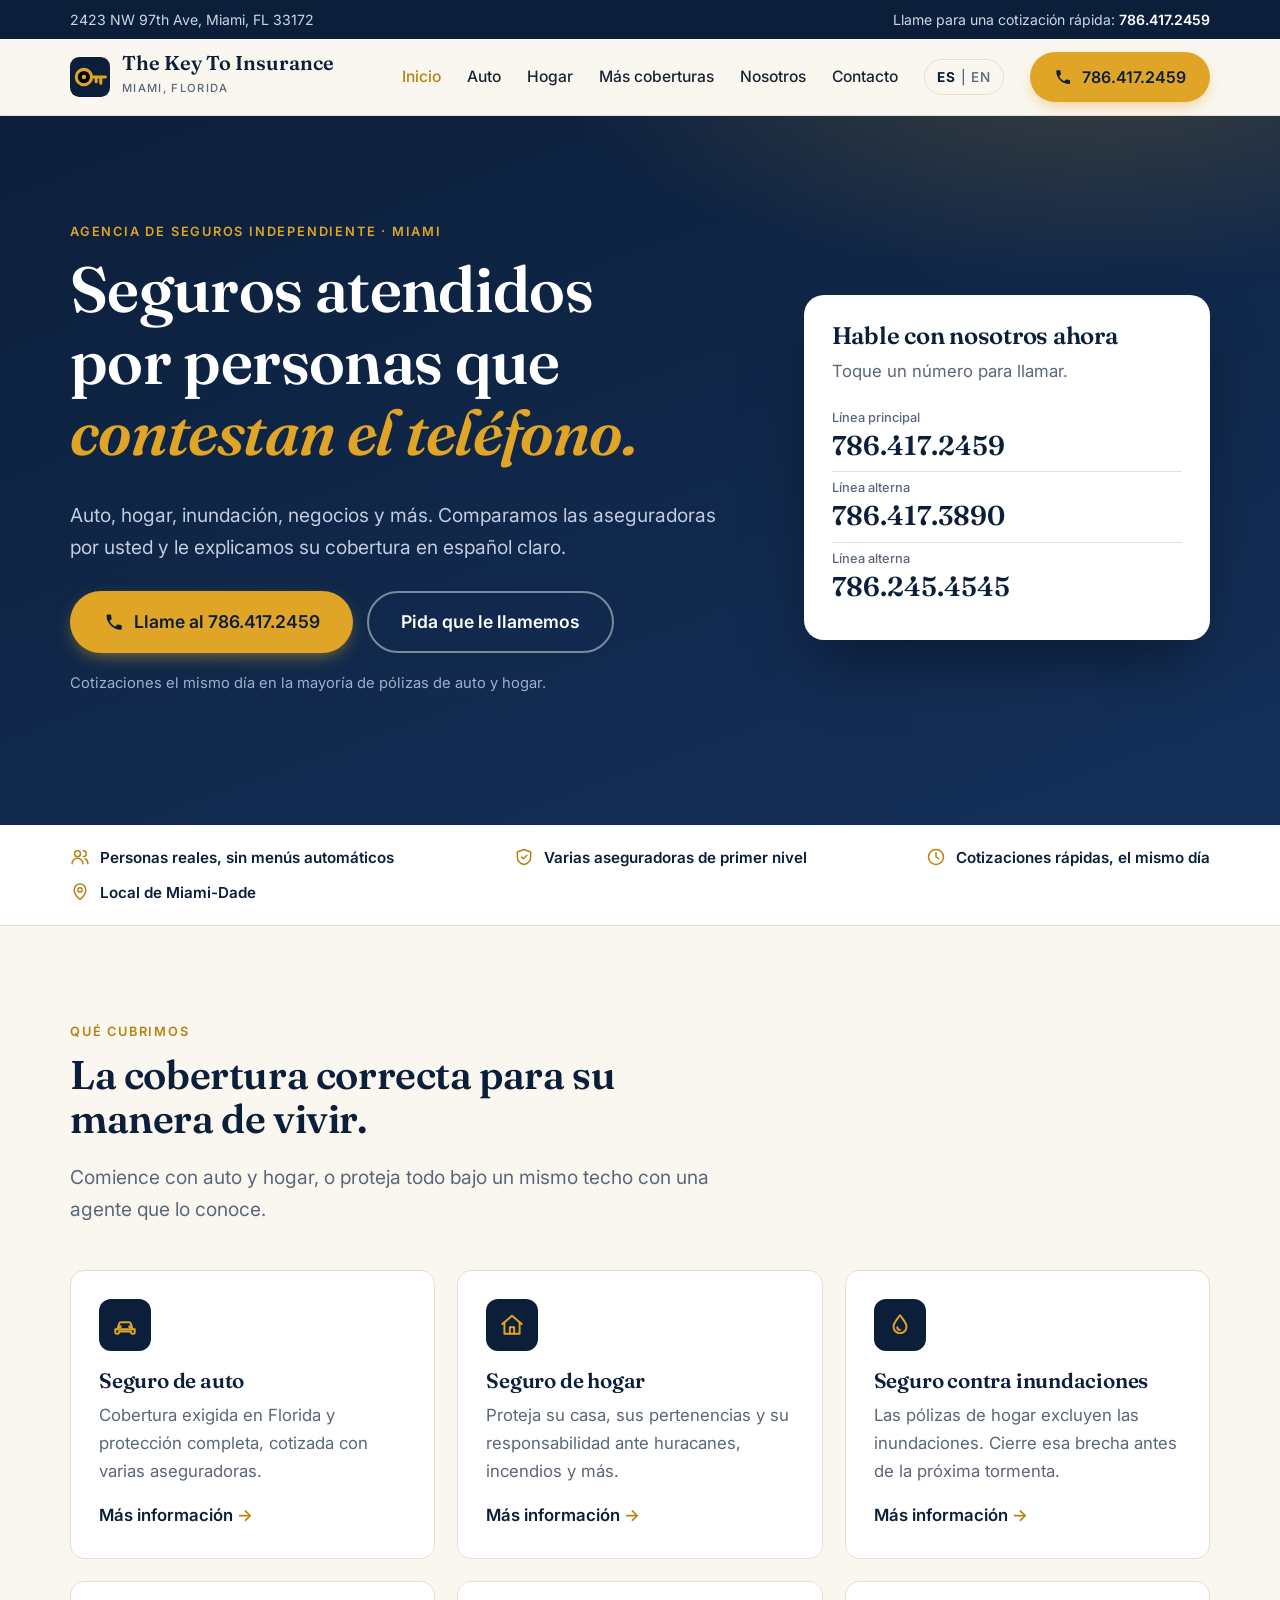
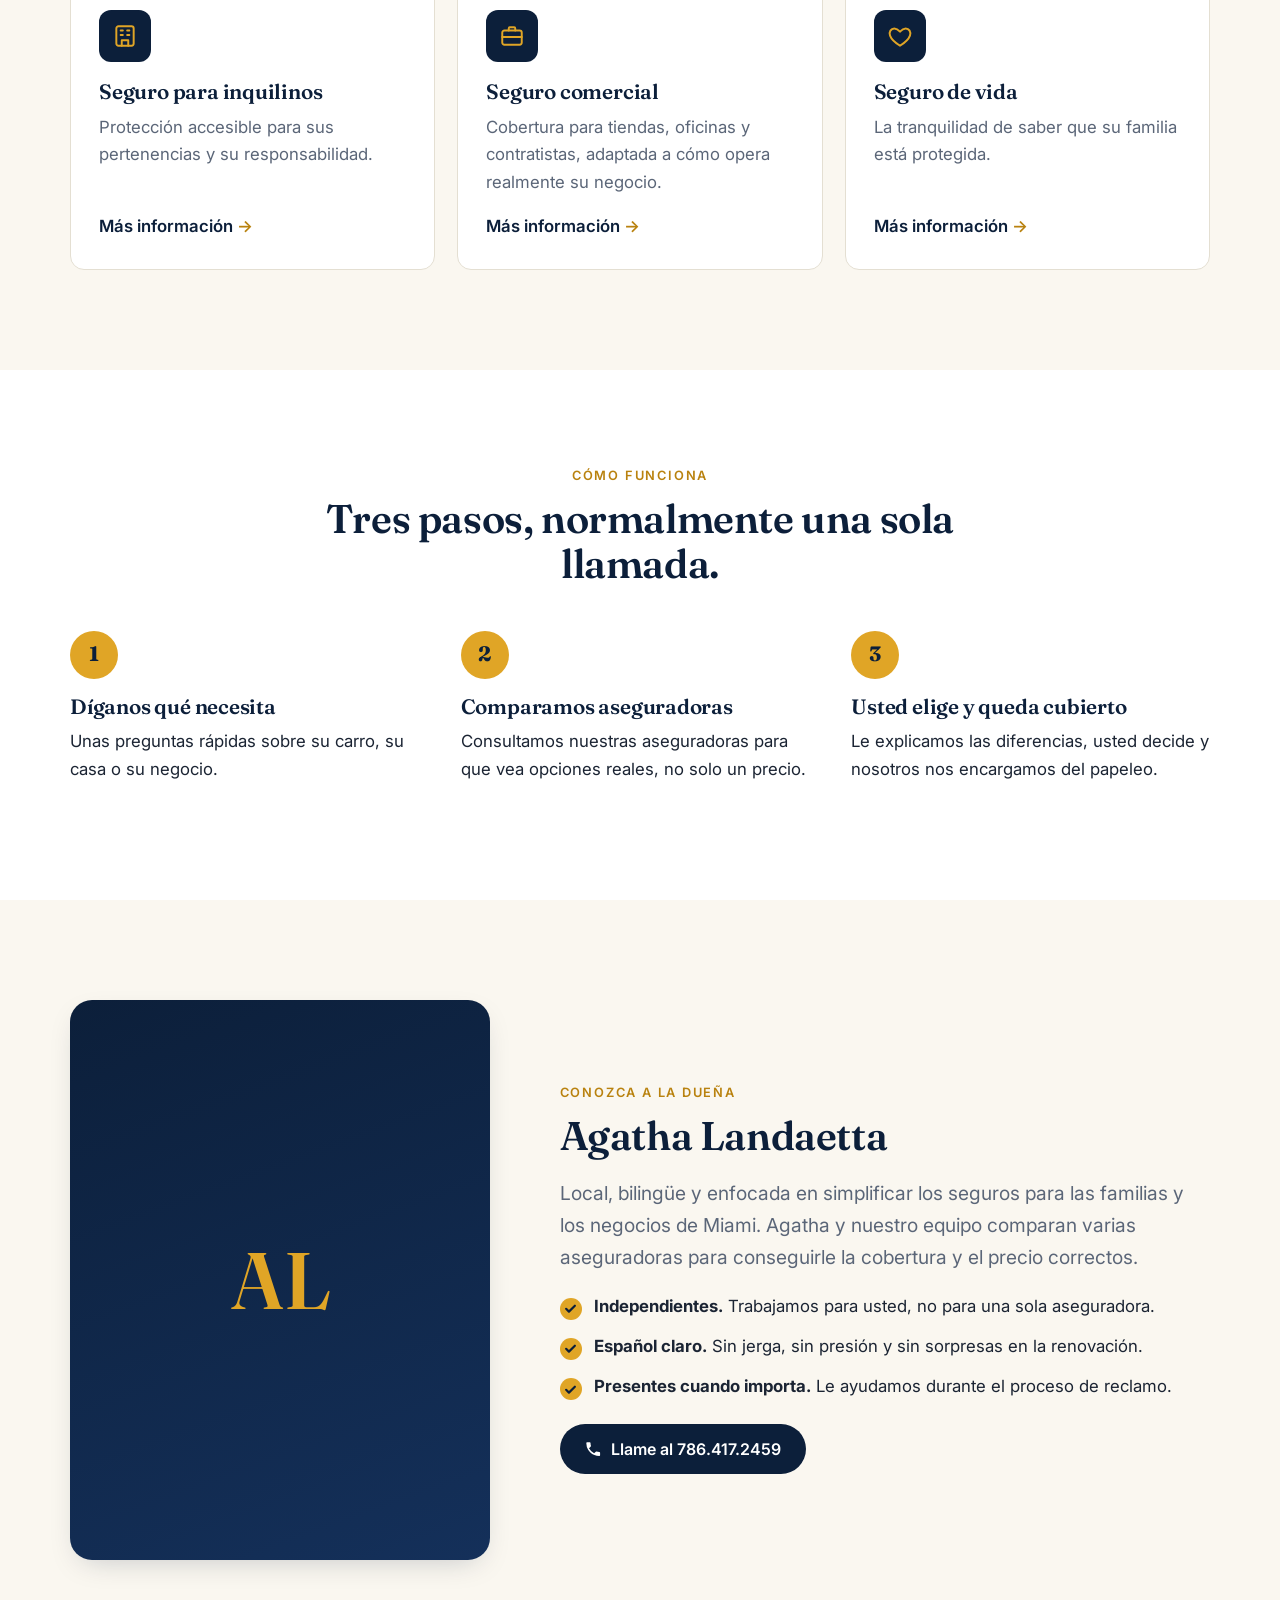
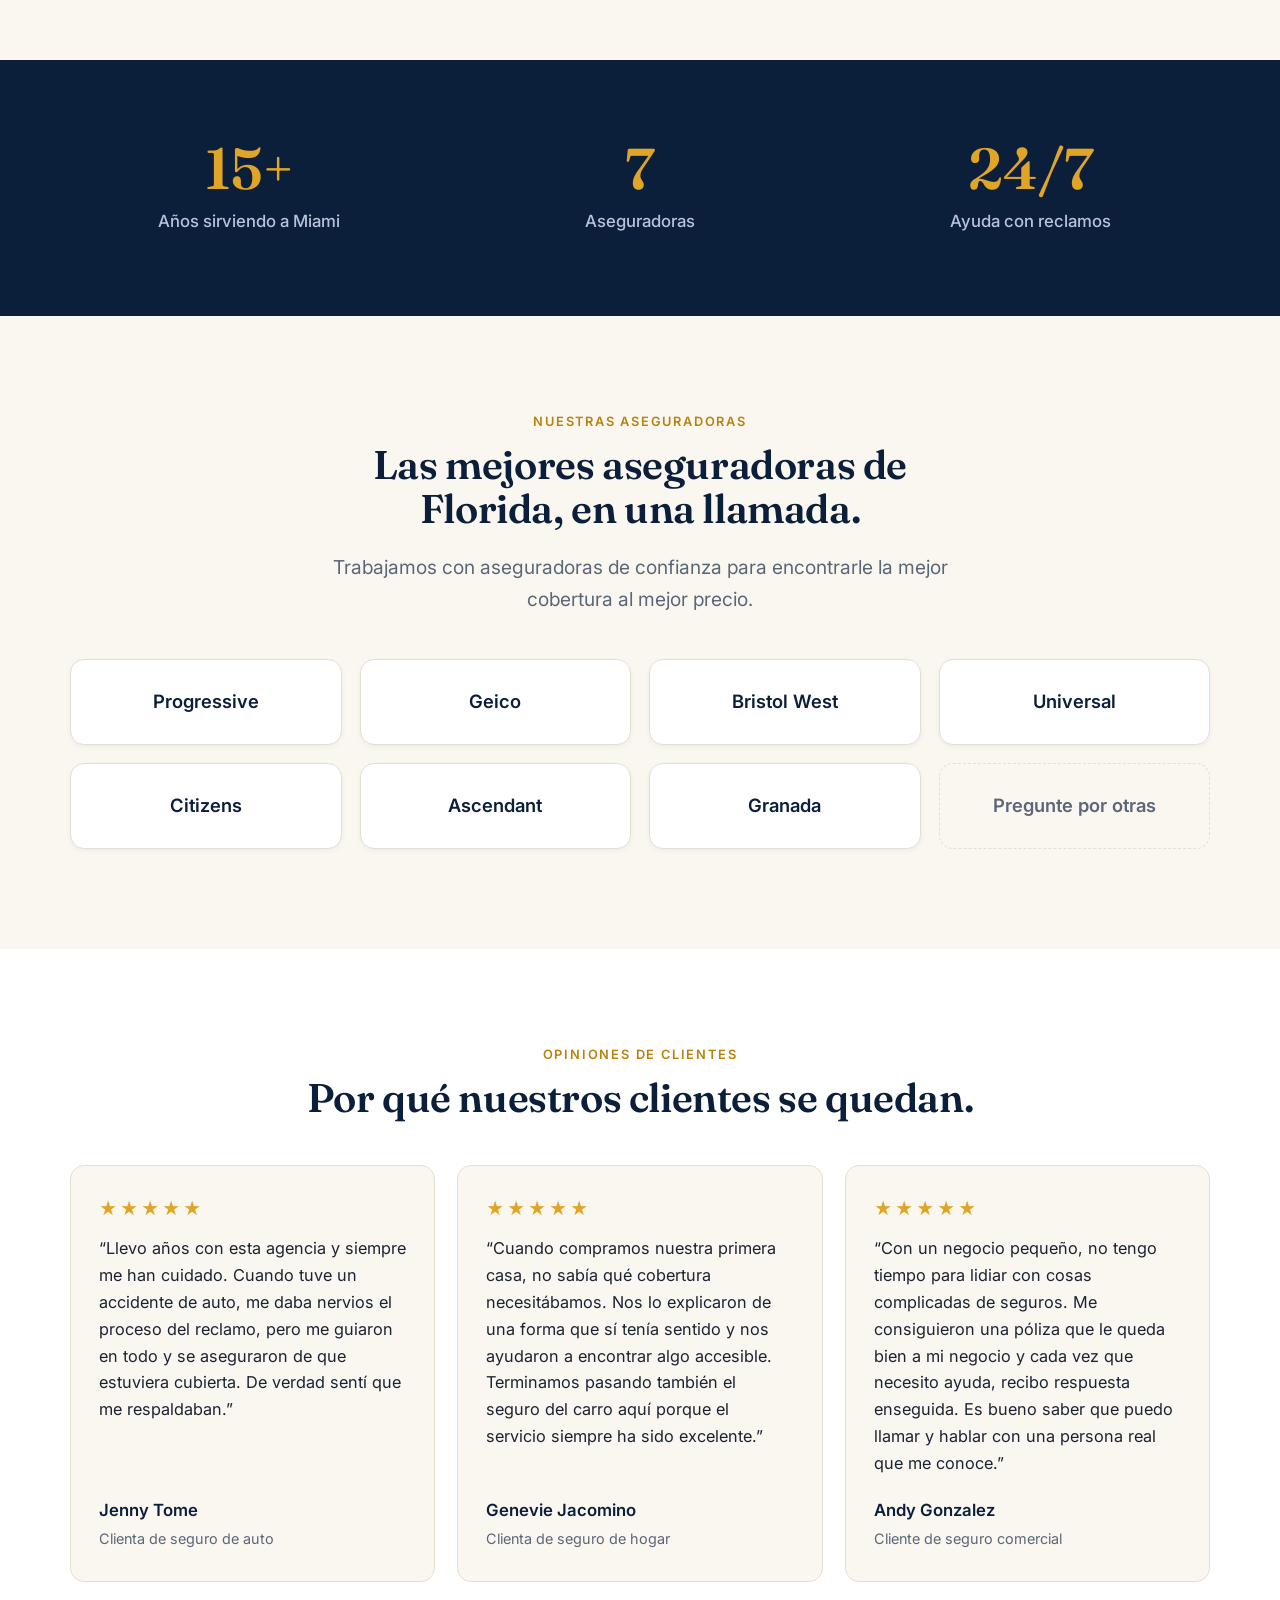
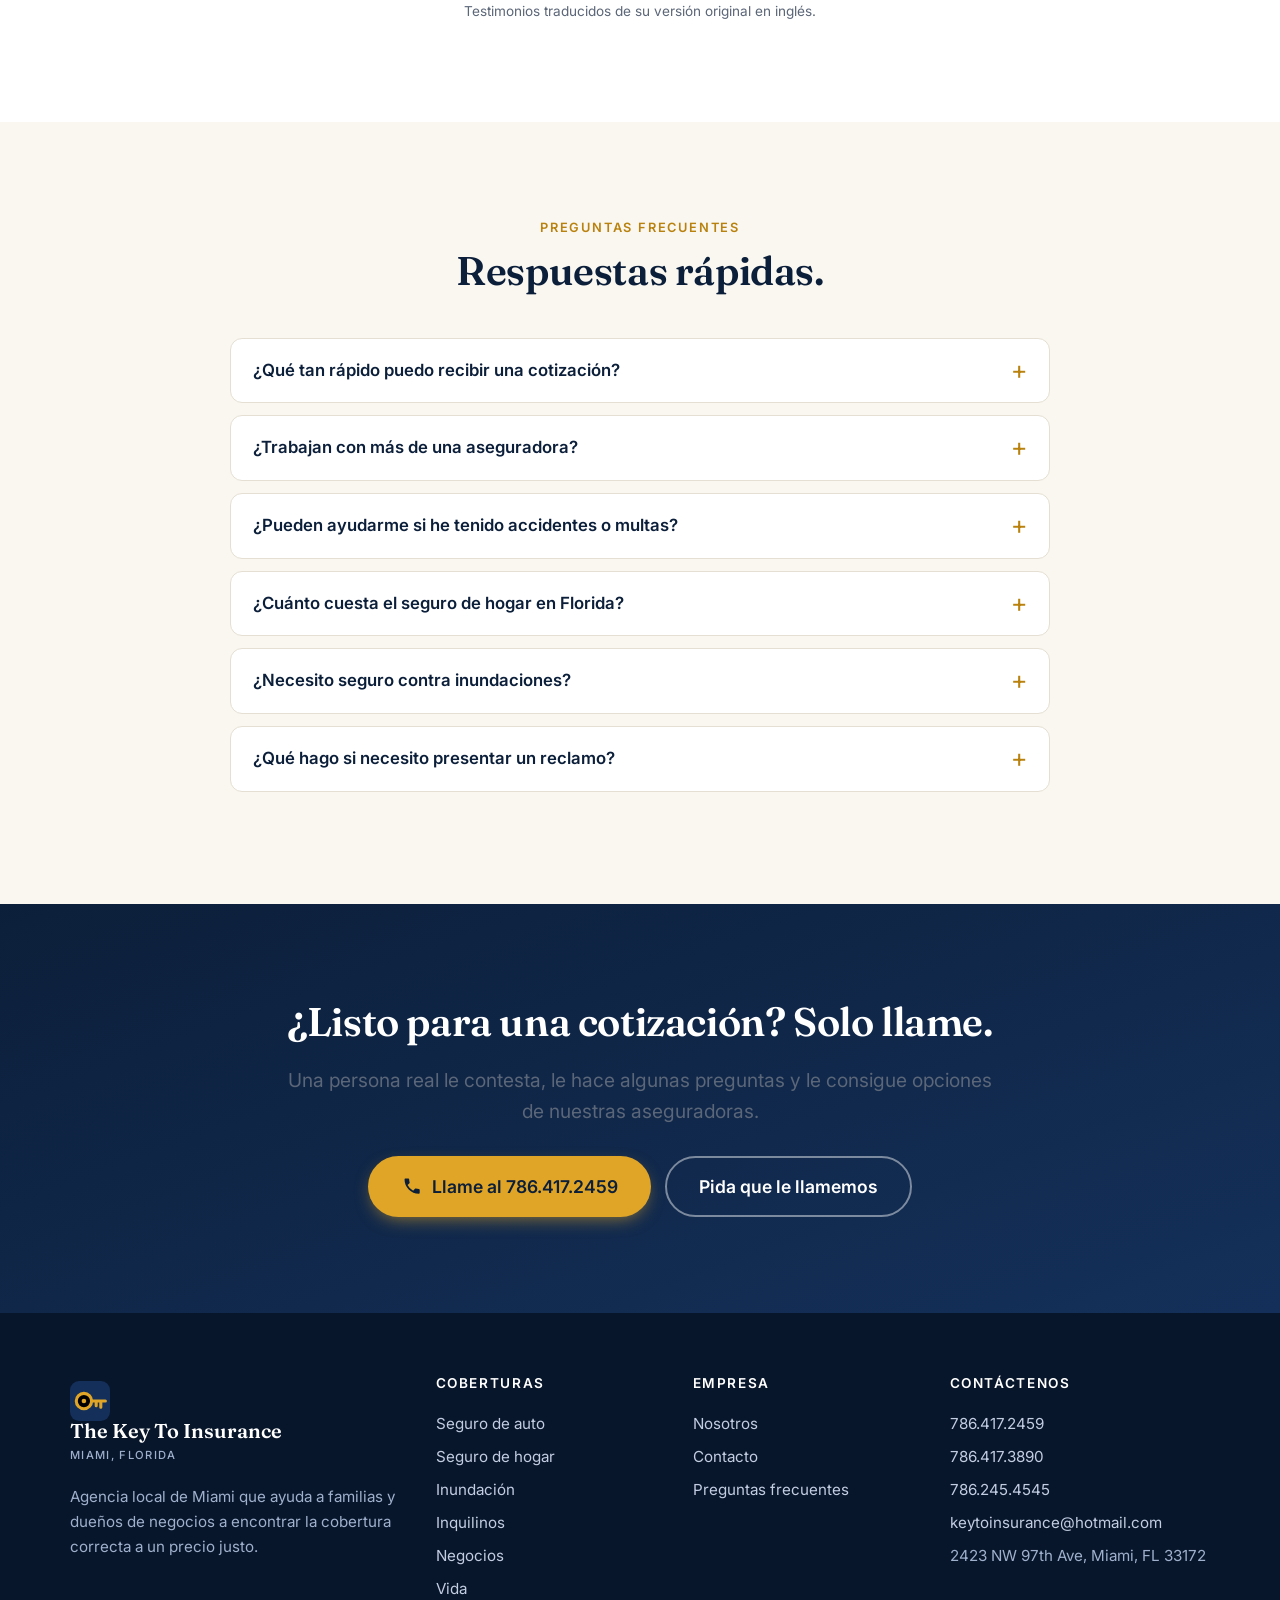
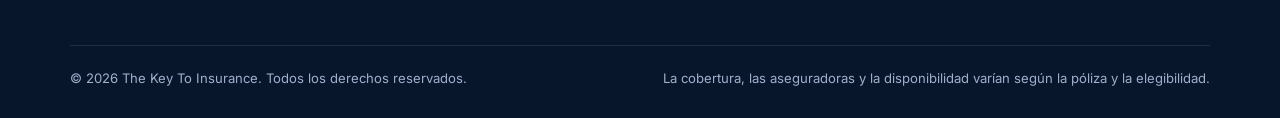
==== site/es/index.html @ 810135cc "Initial bilingual site for The Key To Insurance Co-Authored-By: Claude Sonnet 5.5 <noreply@anthropic" ====
<!DOCTYPE html>
<html lang="es">
<head>
<meta charset="utf-8">
<meta name="viewport" content="width=device-width, initial-scale=1">
<title>The Key To Insurance | Seguro de auto y hogar en Miami, FL</title>
<meta name="description" content="Agencia de seguros independiente en Miami. Cotizaciones rápidas de auto, hogar, inundación, inquilinos, negocios y vida. Llame al 786.417.2459.">
<link rel="canonical" href="https://www.thekeytoinsurance.com/es/">
<link rel="alternate" hreflang="en" href="https://www.thekeytoinsurance.com/">
<link rel="alternate" hreflang="es" href="https://www.thekeytoinsurance.com/es/">
<link rel="alternate" hreflang="x-default" href="https://www.thekeytoinsurance.com/">
<meta property="og:title" content="The Key To Insurance | Seguro de auto y hogar en Miami, FL">
<meta property="og:description" content="Agencia de seguros independiente en Miami. Cotizaciones rápidas de auto, hogar, inundación, inquilinos, negocios y vida. Llame al 786.417.2459.">
<meta property="og:type" content="website">
<meta property="og:url" content="https://www.thekeytoinsurance.com/es/">
<meta property="og:locale" content="es_US">
<meta name="theme-color" content="#0c1f3a">
<link rel="icon" href="../assets/favicon.svg" type="image/svg+xml">
<link rel="preconnect" href="https://fonts.googleapis.com">
<link rel="preconnect" href="https://fonts.gstatic.com" crossorigin>
<link href="https://fonts.googleapis.com/css2?family=Fraunces:ital,opsz,wght@0,9..144,500;0,9..144,600;1,9..144,500&family=Inter:wght@400;500;600;700&display=swap" rel="stylesheet">
<link rel="stylesheet" href="../assets/styles.css">
<script type="application/ld+json">{"@context":"https://schema.org","@type":"InsuranceAgency","name":"The Key To Insurance","url":"https://www.thekeytoinsurance.com/","telephone":"+1-786-417-2459","email":"keytoinsurance@hotmail.com","knowsLanguage":["en","es"],"address":{"@type":"PostalAddress","streetAddress":"2423 NW 97th Ave","addressLocality":"Miami","addressRegion":"FL","postalCode":"33172","addressCountry":"US"},"areaServed":"Miami-Dade County, FL"}</script>
</head>
<body>
<a class="skip" href="#main">Saltar al contenido</a>
<div class="topbar"><div class="wrap"><span>2423 NW 97th Ave, Miami, FL 33172</span><span>Llame para una cotización rápida: <a href="tel:+17864172459">786.417.2459</a></span></div></div>
<header class="site"><div class="wrap">
  <a class="brand" href="index.html" aria-label="The Key To Insurance, inicio"><svg viewBox="0 0 48 48"><rect width="48" height="48" rx="11" fill="#0c1f3a"/><g transform="translate(2 2) scale(.92)"><circle cx="16" cy="24" r="10" stroke="#e0a526" stroke-width="4"/><circle cx="16" cy="24" r="3" fill="#e0a526"/><path d="M26 24h18M38 24v8M32 24v6" stroke="#e0a526" stroke-width="4" stroke-linecap="round"/></g></svg><span><b>The Key To Insurance</b><small>Miami, Florida</small></span></a>
  <button class="menu-btn" aria-label="Menu" aria-expanded="false" aria-controls="nav"><svg viewBox="0 0 24 24" fill="none" stroke="currentColor" stroke-width="2" stroke-linecap="round"><path d="M4 7h16M4 12h16M4 17h16"/></svg></button>
  <nav class="main" id="nav" aria-label="Main"><a href="index.html" aria-current="page">Inicio</a><a href="seguro-de-auto.html">Auto</a><a href="seguro-de-hogar.html">Hogar</a><a href="mas-coberturas.html">Más coberturas</a><a href="nosotros.html">Nosotros</a><a href="contacto.html">Contacto</a><a class="lang" href="../index.html" hreflang="en" lang="en" aria-label="View in English"><b>ES</b> | EN</a><a class="btn btn-gold" href="tel:+17864172459"><svg viewBox="0 0 24 24" fill="currentColor" aria-hidden="true"><path d="M6.6 10.8a15 15 0 0 0 6.6 6.6l2.2-2.2a1 1 0 0 1 1-.25 11.4 11.4 0 0 0 3.6.57 1 1 0 0 1 1 1V20a1 1 0 0 1-1 1A17 17 0 0 1 3 4a1 1 0 0 1 1-1h3.5a1 1 0 0 1 1 1c0 1.25.2 2.45.57 3.6a1 1 0 0 1-.25 1z"/></svg>786.417.2459</a></nav>
</div></header>
<main id="main">

<section class="hero"><div class="wrap hero-grid">
  <div>
    <span class="eyebrow" style="color:var(--gold)">Agencia de seguros independiente · Miami</span>
    <h1>Seguros atendidos por personas que <em>contestan el teléfono.</em></h1>
    <p class="lede">Auto, hogar, inundación, negocios y más. Comparamos las aseguradoras por usted y le explicamos su cobertura en español claro.</p>
    <div class="hero-actions"><a class="btn btn-gold btn-lg" href="tel:+17864172459"><svg viewBox="0 0 24 24" fill="currentColor" aria-hidden="true"><path d="M6.6 10.8a15 15 0 0 0 6.6 6.6l2.2-2.2a1 1 0 0 1 1-.25 11.4 11.4 0 0 0 3.6.57 1 1 0 0 1 1 1V20a1 1 0 0 1-1 1A17 17 0 0 1 3 4a1 1 0 0 1 1-1h3.5a1 1 0 0 1 1 1c0 1.25.2 2.45.57 3.6a1 1 0 0 1-.25 1z"/></svg>Llame al 786.417.2459</a><a class="btn btn-ghost btn-lg" href="contacto.html#quote">Pida que le llamemos</a></div>
    <p class="hero-note">Cotizaciones el mismo día en la mayoría de pólizas de auto y hogar.</p>
  </div>
  <aside class="callcard" aria-label="Teléfonos">
    <h2>Hable con nosotros ahora</h2><p style="color:var(--muted)">Toque un número para llamar.</p>
    <a class="num" href="tel:+17864172459"><small>Línea principal</small>786.417.2459</a><a class="num" href="tel:+17864173890"><small>Línea alterna</small>786.417.3890</a><a class="num" href="tel:+17862454545"><small>Línea alterna</small>786.245.4545</a>
  </aside>
</div></section>

<div class="trust"><div class="wrap"><ul>
  <li><svg viewBox="0 0 24 24" fill="none" stroke="currentColor" stroke-width="1.8" stroke-linecap="round" stroke-linejoin="round" aria-hidden="true"><circle cx="9" cy="8" r="3.500"/><path d="M2.500 20a6.500 6.500 0 0 1 13 0"/><path d="M16 4.500a3.500 3.500 0 0 1 0 7M18 14a6.500 6.500 0 0 1 3.500 6"/></svg>Personas reales, sin menús automáticos</li>
  <li><svg viewBox="0 0 24 24" fill="none" stroke="currentColor" stroke-width="1.8" stroke-linecap="round" stroke-linejoin="round" aria-hidden="true"><path d="M12 3l8 3v6c0 4.500-3.300 8-8 9-4.700-1-8-4.500-8-9V6z"/><path d="M9 12l2.200 2.200L15.500 10"/></svg>Varias aseguradoras de primer nivel</li>
  <li><svg viewBox="0 0 24 24" fill="none" stroke="currentColor" stroke-width="1.8" stroke-linecap="round" stroke-linejoin="round" aria-hidden="true"><circle cx="12" cy="12" r="9"/><path d="M12 7v5l3 2"/></svg>Cotizaciones rápidas, el mismo día</li>
  <li><svg viewBox="0 0 24 24" fill="none" stroke="currentColor" stroke-width="1.8" stroke-linecap="round" stroke-linejoin="round" aria-hidden="true"><path d="M12 21s7-6 7-11.500A7 7 0 0 0 5 9.500C5 15 12 21 12 21z"/><circle cx="12" cy="9.500" r="2.500"/></svg>Local de Miami-Dade</li>
</ul></div></div>

<section class="block"><div class="wrap">
  <div class="head"><span class="eyebrow">Qué cubrimos</span><h2>La cobertura correcta para su manera de vivir.</h2><p class="lede">Comience con auto y hogar, o proteja todo bajo un mismo techo con una agente que lo conoce.</p></div>
  <div class="cards"><a class="card" href="seguro-de-auto.html"><div class="ico"><svg viewBox="0 0 24 24" fill="none" stroke="currentColor" stroke-width="1.8" stroke-linecap="round" stroke-linejoin="round" aria-hidden="true"><path d="M5 16l1.5-5.2A2 2 0 0 1 8.4 9.4h7.2a2 2 0 0 1 1.9 1.4L19 16"/><path d="M3 16h18v3a1 1 0 0 1-1 1h-1.5a1 1 0 0 1-1-1v-1h-11v1a1 1 0 0 1-1 1H4a1 1 0 0 1-1-1z"/><circle cx="7.5" cy="13.5" r=".6"/><circle cx="16.5" cy="13.5" r=".6"/></svg></div><h3>Seguro de auto</h3><p>Cobertura exigida en Florida y protección completa, cotizada con varias aseguradoras.</p><span class="more">Más información</span></a><a class="card" href="seguro-de-hogar.html"><div class="ico"><svg viewBox="0 0 24 24" fill="none" stroke="currentColor" stroke-width="1.8" stroke-linecap="round" stroke-linejoin="round" aria-hidden="true"><path d="M3 11l9-7.5L21 11"/><path d="M5 9.5V20h14V9.5"/><path d="M10 20v-6h4v6"/></svg></div><h3>Seguro de hogar</h3><p>Proteja su casa, sus pertenencias y su responsabilidad ante huracanes, incendios y más.</p><span class="more">Más información</span></a><a class="card" href="mas-coberturas.html#flood"><div class="ico"><svg viewBox="0 0 24 24" fill="none" stroke="currentColor" stroke-width="1.8" stroke-linecap="round" stroke-linejoin="round" aria-hidden="true"><path d="M12 3c3 4 6 6.8 6 10.5a6 6 0 0 1-12 0C6 9.8 9 7 12 3z"/><path d="M9.5 14a2.5 2.5 0 0 0 2.5 2.5"/></svg></div><h3>Seguro contra inundaciones</h3><p>Las pólizas de hogar excluyen las inundaciones. Cierre esa brecha antes de la próxima tormenta.</p><span class="more">Más información</span></a><a class="card" href="mas-coberturas.html#renters"><div class="ico"><svg viewBox="0 0 24 24" fill="none" stroke="currentColor" stroke-width="1.8" stroke-linecap="round" stroke-linejoin="round" aria-hidden="true"><rect x="4" y="3" width="16" height="18" rx="2"/><path d="M9 21v-5h6v5"/><path d="M8 7h2M14 7h2M8 11h2M14 11h2"/></svg></div><h3>Seguro para inquilinos</h3><p>Protección accesible para sus pertenencias y su responsabilidad.</p><span class="more">Más información</span></a><a class="card" href="mas-coberturas.html#business"><div class="ico"><svg viewBox="0 0 24 24" fill="none" stroke="currentColor" stroke-width="1.8" stroke-linecap="round" stroke-linejoin="round" aria-hidden="true"><rect x="3" y="7" width="18" height="13" rx="2"/><path d="M9 7V5a1 1 0 0 1 1-1h4a1 1 0 0 1 1 1v2"/><path d="M3 13h18"/></svg></div><h3>Seguro comercial</h3><p>Cobertura para tiendas, oficinas y contratistas, adaptada a cómo opera realmente su negocio.</p><span class="more">Más información</span></a><a class="card" href="mas-coberturas.html#life"><div class="ico"><svg viewBox="0 0 24 24" fill="none" stroke="currentColor" stroke-width="1.8" stroke-linecap="round" stroke-linejoin="round" aria-hidden="true"><path d="M12 21s-7.5-4.6-9.2-9.3C1.6 8.2 3.6 5 6.8 5c2 0 3.4 1 5.2 3 1.8-2 3.2-3 5.2-3 3.2 0 5.2 3.2 4 6.7C19.500 16.400 12 21 12 21z"/></svg></div><h3>Seguro de vida</h3><p>La tranquilidad de saber que su familia está protegida.</p><span class="more">Más información</span></a></div>
</div></section>

<section class="block alt"><div class="wrap">
  <div class="head center"><span class="eyebrow">Cómo funciona</span><h2>Tres pasos, normalmente una sola llamada.</h2></div>
  <div class="steps">
    <div class="step"><h3>Díganos qué necesita</h3><p>Unas preguntas rápidas sobre su carro, su casa o su negocio.</p></div>
    <div class="step"><h3>Comparamos aseguradoras</h3><p>Consultamos nuestras aseguradoras para que vea opciones reales, no solo un precio.</p></div>
    <div class="step"><h3>Usted elige y queda cubierto</h3><p>Le explicamos las diferencias, usted decide y nosotros nos encargamos del papeleo.</p></div>
  </div>
</div></section>

<section class="block"><div class="wrap"><div class="owner">
  <figure class="owner-photo"><span class="initials" aria-hidden="true">AL</span><img src="../assets/agatha-landaetta.jpg" alt="Agatha Landaetta, dueña de The Key To Insurance" loading="lazy" onerror="this.remove()"></figure>
  <div><span class="eyebrow">Conozca a la dueña</span><h2>Agatha Landaetta</h2>
  <p class="lede">Local, bilingüe y enfocada en simplificar los seguros para las familias y los negocios de Miami. Agatha y nuestro equipo comparan varias aseguradoras para conseguirle la cobertura y el precio correctos.</p>
  <ul class="checks">
      <li><b>Independientes.</b> Trabajamos para usted, no para una sola aseguradora.</li>
      <li><b>Español claro.</b> Sin jerga, sin presión y sin sorpresas en la renovación.</li>
      <li><b>Presentes cuando importa.</b> Le ayudamos durante el proceso de reclamo.</li>
    </ul><a class="btn btn-navy" href="tel:+17864172459"><svg viewBox="0 0 24 24" fill="currentColor" aria-hidden="true"><path d="M6.6 10.8a15 15 0 0 0 6.6 6.6l2.2-2.2a1 1 0 0 1 1-.25 11.4 11.4 0 0 0 3.6.57 1 1 0 0 1 1 1V20a1 1 0 0 1-1 1A17 17 0 0 1 3 4a1 1 0 0 1 1-1h3.5a1 1 0 0 1 1 1c0 1.25.2 2.45.57 3.6a1 1 0 0 1-.25 1z"/></svg>Llame al 786.417.2459</a></div>
</div></div></section>

<section class="stats" aria-label="En cifras"><div class="wrap"><div><b>15+</b><span>Años sirviendo a Miami</span></div><div><b>7</b><span>Aseguradoras</span></div><div><b>24/7</b><span>Ayuda con reclamos</span></div></div></section>

<section class="block"><div class="wrap">
  <div class="head center"><span class="eyebrow">Nuestras aseguradoras</span><h2>Las mejores aseguradoras de Florida, en una llamada.</h2>
  <p class="lede">Trabajamos con aseguradoras de confianza para encontrarle la mejor cobertura al mejor precio.</p></div>
  <div class="tiles"><div>Progressive</div><div>Geico</div><div>Bristol West</div><div>Universal</div><div>Citizens</div><div>Ascendant</div><div>Granada</div><div class="more-tile">Pregunte por otras</div></div>
</div></section>

<section class="block alt"><div class="wrap">
  <div class="head center"><span class="eyebrow">Opiniones de clientes</span><h2>Por qué nuestros clientes se quedan.</h2></div>
  <div class="cards"><figure class="card" style="margin:0">
  <div aria-label="5 de 5 estrellas" style="color:var(--gold);letter-spacing:3px;font-size:1.1rem;margin-bottom:12px">★★★★★</div>
  <blockquote style="margin:0;flex:1;font-size:1.02rem">“Llevo años con esta agencia y siempre me han cuidado. Cuando tuve un accidente de auto, me daba nervios el proceso del reclamo, pero me guiaron en todo y se aseguraron de que estuviera cubierta. De verdad sentí que me respaldaban.”</blockquote>
  <figcaption style="margin-top:20px;font-weight:600;color:var(--navy)">Jenny Tome<br><span style="font-weight:400;color:var(--muted);font-size:.9rem">Clienta de seguro de auto</span></figcaption></figure><figure class="card" style="margin:0">
  <div aria-label="5 de 5 estrellas" style="color:var(--gold);letter-spacing:3px;font-size:1.1rem;margin-bottom:12px">★★★★★</div>
  <blockquote style="margin:0;flex:1;font-size:1.02rem">“Cuando compramos nuestra primera casa, no sabía qué cobertura necesitábamos. Nos lo explicaron de una forma que sí tenía sentido y nos ayudaron a encontrar algo accesible. Terminamos pasando también el seguro del carro aquí porque el servicio siempre ha sido excelente.”</blockquote>
  <figcaption style="margin-top:20px;font-weight:600;color:var(--navy)">Genevie Jacomino<br><span style="font-weight:400;color:var(--muted);font-size:.9rem">Clienta de seguro de hogar</span></figcaption></figure><figure class="card" style="margin:0">
  <div aria-label="5 de 5 estrellas" style="color:var(--gold);letter-spacing:3px;font-size:1.1rem;margin-bottom:12px">★★★★★</div>
  <blockquote style="margin:0;flex:1;font-size:1.02rem">“Con un negocio pequeño, no tengo tiempo para lidiar con cosas complicadas de seguros. Me consiguieron una póliza que le queda bien a mi negocio y cada vez que necesito ayuda, recibo respuesta enseguida. Es bueno saber que puedo llamar y hablar con una persona real que me conoce.”</blockquote>
  <figcaption style="margin-top:20px;font-weight:600;color:var(--navy)">Andy Gonzalez<br><span style="font-weight:400;color:var(--muted);font-size:.9rem">Cliente de seguro comercial</span></figcaption></figure></div><p style="text-align:center;color:var(--muted);font-size:.85rem;margin:18px 0 0">Testimonios traducidos de su versión original en inglés.</p>
</div></section>

<section class="block" id="faq"><div class="wrap" style="max-width:820px">
  <div class="head center"><span class="eyebrow">Preguntas frecuentes</span><h2>Respuestas rápidas.</h2></div>
  <details><summary>¿Qué tan rápido puedo recibir una cotización?</summary><p>Normalmente el mismo día, muchas veces mientras habla por teléfono. Llame al <a href='tel:+17864172459'>786.417.2459</a> y tenga a mano su licencia de conducir, los datos del vehículo o la dirección de la propiedad.</p></details><details><summary>¿Trabajan con más de una aseguradora?</summary><p>Sí. Como agencia independiente comparamos varias aseguradoras, entre ellas Progressive, Geico, Universal y Citizens, para que no dependa del precio de una sola compañía.</p></details><details><summary>¿Pueden ayudarme si he tenido accidentes o multas?</summary><p>Muchas veces, sí. Nuestras aseguradoras incluyen opciones para distintos historiales de manejo. Llámenos y le diremos con honestidad qué hay disponible.</p></details><details><summary>¿Cuánto cuesta el seguro de hogar en Florida?</summary><p>Varía mucho según la edad del techo, la construcción, la ubicación y la cobertura. Le cotizamos varias aseguradoras lado a lado para que vea las diferencias reales.</p></details><details><summary>¿Necesito seguro contra inundaciones?</summary><p>Las pólizas de hogar estándar no cubren daños por inundación. En el sur de Florida vale la pena considerarlo, lo exija o no su prestamista. Vea nuestra <a href='mas-coberturas.html#flood'>página de cobertura contra inundaciones</a>.</p></details><details><summary>¿Qué hago si necesito presentar un reclamo?</summary><p>Llámenos primero. Le ayudamos a iniciar el reclamo, le explicamos qué esperar y le damos seguimiento para que nada se pierda.</p></details>
</div></section>
<section class="cta"><div class="wrap">
  <h2>¿Listo para una cotización? Solo llame.</h2><p class="lede" style="margin-inline:auto">Una persona real le contesta, le hace algunas preguntas y le consigue opciones de nuestras aseguradoras.</p>
  <div class="hero-actions"><a class="btn btn-gold btn-lg" href="tel:+17864172459"><svg viewBox="0 0 24 24" fill="currentColor" aria-hidden="true"><path d="M6.6 10.8a15 15 0 0 0 6.6 6.6l2.2-2.2a1 1 0 0 1 1-.25 11.4 11.4 0 0 0 3.6.57 1 1 0 0 1 1 1V20a1 1 0 0 1-1 1A17 17 0 0 1 3 4a1 1 0 0 1 1-1h3.5a1 1 0 0 1 1 1c0 1.25.2 2.45.57 3.6a1 1 0 0 1-.25 1z"/></svg>Llame al 786.417.2459</a><a class="btn btn-ghost btn-lg" href="contacto.html#quote">Pida que le llamemos</a></div>
</div></section>

</main>
<footer class="site"><div class="wrap">
  <div class="cols">
    <div><a class="brand" href="index.html"><svg viewBox="0 0 48 48"><rect width="48" height="48" rx="11" fill="#14305a"/><g transform="translate(2 2) scale(.92)"><circle cx="16" cy="24" r="10" stroke="#e0a526" stroke-width="4"/><circle cx="16" cy="24" r="3" fill="#e0a526"/><path d="M26 24h18M38 24v8M32 24v6" stroke="#e0a526" stroke-width="4" stroke-linecap="round"/></g></svg><span><b>The Key To Insurance</b><small>Miami, Florida</small></span></a>
      <p>Agencia local de Miami que ayuda a familias y dueños de negocios a encontrar la cobertura correcta a un precio justo.</p></div>
    <div><h4>Coberturas</h4><a href="seguro-de-auto.html">Seguro de auto</a><a href="seguro-de-hogar.html">Seguro de hogar</a><a href="mas-coberturas.html#flood">Inundación</a><a href="mas-coberturas.html#renters">Inquilinos</a><a href="mas-coberturas.html#business">Negocios</a><a href="mas-coberturas.html#life">Vida</a></div>
    <div><h4>Empresa</h4><a href="nosotros.html">Nosotros</a><a href="contacto.html">Contacto</a><a href="index.html#faq">Preguntas frecuentes</a></div>
    <div><h4>Contáctenos</h4><a href="tel:+17864172459">786.417.2459</a><a href="tel:+17864173890">786.417.3890</a><a href="tel:+17862454545">786.245.4545</a><a href="mailto:keytoinsurance@hotmail.com">keytoinsurance@hotmail.com</a><span style="display:block;padding:4px 0">2423 NW 97th Ave, Miami, FL 33172</span></div>
  </div>
  <div class="legal"><span>© 2026 The Key To Insurance. Todos los derechos reservados.</span><span>La cobertura, las aseguradoras y la disponibilidad varían según la póliza y la elegibilidad.</span></div>
</div></footer>
<div class="callbar"><a class="c" href="tel:+17864172459">Llame ahora</a><a class="q" href="contacto.html#quote">Cotizar</a></div>
<script src="../assets/script.js"></script>
</body>
</html>
---- site/assets/styles.css ----
:root {
  --navy: #0c1f3a;
  --navy-2: #14305a;
  --gold: #e0a526;
  --gold-dark: #b9820f;
  --cream: #faf7f0;
  --white: #fff;
  --ink: #1b2433;
  --muted: #5b6678;
  --line: #e4dfd2;
  --radius: 14px;
  --shadow: 0 10px 30px -12px rgba(12, 31, 58, .25);
  --serif: "Fraunces", Georgia, serif;
  --sans: "Inter", system-ui, -apple-system, "Segoe UI", sans-serif;
}

*, *::before, *::after { box-sizing: border-box; }
html { scroll-behavior: smooth; }
body {
  margin: 0;
  font: 400 1.05rem/1.65 var(--sans);
  color: var(--ink);
  background: var(--cream);
  -webkit-font-smoothing: antialiased;
}
img, svg { max-width: 100%; display: block; }
a { color: var(--navy-2); }
h1, h2, h3 { font-family: var(--serif); color: var(--navy); line-height: 1.12; margin: 0 0 .5em; letter-spacing: -.01em; }
h1 { font-size: clamp(2.3rem, 5.5vw, 4rem); font-weight: 600; }
h2 { font-size: clamp(1.7rem, 3.4vw, 2.5rem); font-weight: 600; }
h3 { font-size: 1.3rem; font-weight: 600; }
p { margin: 0 0 1em; }
.wrap { width: min(1140px, 100% - 32px); margin-inline: auto; }
.eyebrow { font: 600 .8rem/1 var(--sans); letter-spacing: .14em; text-transform: uppercase; color: var(--gold-dark); margin-bottom: 14px; display: block; }
.lede { font-size: 1.2rem; color: var(--muted); max-width: 60ch; }
.skip { position: absolute; left: -999px; }
.skip:focus { left: 8px; top: 8px; background: var(--white); padding: 8px 12px; z-index: 99; }
:focus-visible { outline: 3px solid var(--gold); outline-offset: 2px; }

/* Buttons */
.btn {
  display: inline-flex; align-items: center; gap: .55em;
  padding: .85em 1.4em; border-radius: 999px; font: 600 1rem/1 var(--sans);
  text-decoration: none; border: 2px solid transparent; cursor: pointer;
  transition: transform .15s, background .15s, box-shadow .15s;
}
.btn:hover { transform: translateY(-1px); }
.btn-gold { background: var(--gold); color: var(--navy); box-shadow: 0 6px 18px -6px rgba(224, 165, 38, .7); }
.btn-gold:hover { background: #ecb53a; }
.btn-ghost { border-color: rgba(255, 255, 255, .45); color: var(--white); }
.btn-ghost:hover { background: rgba(255, 255, 255, .1); }
.btn-navy { background: var(--navy); color: var(--white); }
.btn-navy:hover { background: var(--navy-2); }
.btn-lg { padding: 1.05em 1.8em; font-size: 1.1rem; }
.btn svg { width: 1.15em; height: 1.15em; }

/* Header */
.topbar { background: var(--navy); color: #cdd6e6; font-size: .88rem; }
.topbar .wrap { display: flex; justify-content: space-between; gap: 16px; padding-block: 8px; flex-wrap: wrap; }
.topbar a { color: var(--white); text-decoration: none; font-weight: 600; }
header.site {
  position: sticky; top: 0; z-index: 50;
  background: rgba(250, 247, 240, .92); backdrop-filter: blur(12px);
  border-bottom: 1px solid var(--line);
}
header.site .wrap { display: flex; align-items: center; justify-content: space-between; gap: 20px; min-height: 76px; }
.brand { display: flex; align-items: center; gap: 12px; text-decoration: none; color: var(--navy); }
.brand svg { width: 40px; height: 40px; flex: none; }
.brand b { font: 600 1.25rem/1 var(--serif); display: block; }
.brand small { font: 500 .7rem/1 var(--sans); letter-spacing: .12em; text-transform: uppercase; color: var(--muted); }
nav.main { display: flex; align-items: center; gap: 26px; }
nav.main a:not(.btn) { text-decoration: none; color: var(--ink); font-weight: 500; font-size: .98rem; }
nav.main a:not(.btn):hover, nav.main a[aria-current] { color: var(--gold-dark); }
.menu-btn { display: none; background: none; border: 0; padding: 8px; color: var(--navy); }
.menu-btn svg { width: 28px; height: 28px; }

/* Hero */
.hero {
  background:
    radial-gradient(900px 400px at 85% -10%, rgba(224, 165, 38, .22), transparent 60%),
    linear-gradient(160deg, var(--navy) 0%, var(--navy-2) 100%);
  color: #d5deee; padding: clamp(56px, 9vw, 110px) 0 clamp(64px, 9vw, 120px);
  position: relative; overflow: hidden;
}
.hero h1 { color: var(--white); max-width: 15ch; }
.hero h1 em { font-style: italic; color: var(--gold); }
.hero .lede { color: #c2cde2; }
.hero-grid { display: grid; grid-template-columns: 1.25fr .75fr; gap: 56px; align-items: center; }
.hero-actions { display: flex; flex-wrap: wrap; gap: 14px; margin-top: 28px; }
.hero-note { margin-top: 18px; font-size: .92rem; color: #9fb0cc; }
.hero-key { position: absolute; right: -60px; bottom: -90px; width: 420px; opacity: .07; color: var(--gold); pointer-events: none; }
.callcard {
  background: var(--white); color: var(--ink); border-radius: 20px; padding: 28px;
  box-shadow: 0 30px 60px -20px rgba(0, 0, 0, .5);
}
.callcard h2 { font-size: 1.5rem; margin-bottom: .3em; }
.callcard .num { display: block; font: 600 1.7rem/1.2 var(--serif); color: var(--navy); text-decoration: none; padding: 10px 0; border-top: 1px solid var(--line); }
.callcard .num:first-of-type { border-top: 0; }
.callcard .num small { display: block; font: 500 .8rem/1 var(--sans); color: var(--muted); margin-bottom: 4px; }
.callcard .num:hover { color: var(--gold-dark); }

.trust { background: var(--white); border-bottom: 1px solid var(--line); }
.trust ul { list-style: none; margin: 0; padding: 20px 0; display: flex; flex-wrap: wrap; gap: 10px 36px; justify-content: space-between; font-weight: 600; font-size: .95rem; color: var(--navy); }
.trust li { display: flex; align-items: center; gap: 10px; }
.trust svg { width: 20px; height: 20px; color: var(--gold-dark); }

/* Sections */
section.block { padding: clamp(56px, 8vw, 100px) 0; }
.block.alt { background: var(--white); }
.block.dark { background: var(--navy); color: #c2cde2; }
.block.dark h2, .block.dark h3 { color: var(--white); }
.head { max-width: 680px; margin-bottom: 44px; }
.head.center { margin-inline: auto; text-align: center; }
.head.center .lede { margin-inline: auto; }

.cards { display: grid; grid-template-columns: repeat(auto-fit, minmax(300px, 1fr)); gap: 22px; }
.card {
  background: var(--white); border: 1px solid var(--line); border-radius: var(--radius);
  padding: 28px; text-decoration: none; color: inherit; display: flex; flex-direction: column;
  transition: transform .2s, box-shadow .2s, border-color .2s;
}
.block.alt .card { background: var(--cream); }
a.card:hover { transform: translateY(-4px); box-shadow: var(--shadow); border-color: var(--gold); }
.card .ico { width: 52px; height: 52px; border-radius: 12px; background: var(--navy); color: var(--gold); display: grid; place-items: center; margin-bottom: 18px; }
.card .ico svg { width: 26px; height: 26px; }
.card p { color: var(--muted); flex: 1; }
.card .more { font-weight: 600; color: var(--navy); }
.card .more::after { content: " →"; color: var(--gold-dark); }

.steps { display: grid; grid-template-columns: repeat(auto-fit, minmax(240px, 1fr)); gap: 32px; counter-reset: s; }
.step { counter-increment: s; }
.step::before {
  content: counter(s); display: grid; place-items: center; width: 48px; height: 48px; border-radius: 50%;
  background: var(--gold); color: var(--navy); font: 700 1.3rem/1 var(--serif); margin-bottom: 16px;
}

.split { display: grid; grid-template-columns: 1fr 1fr; gap: 56px; align-items: center; }
.checks { list-style: none; padding: 0; margin: 0 0 1.4em; }
.checks li { padding-left: 34px; position: relative; margin-bottom: .75em; }
.checks li::before {
  content: ""; position: absolute; left: 0; top: .3em; width: 22px; height: 22px; border-radius: 50%;
  background: var(--gold) url("data:image/svg+xml,%3Csvg xmlns='http://www.w3.org/2000/svg' viewBox='0 0 24 24' fill='none' stroke='%230c1f3a' stroke-width='3.5' stroke-linecap='round' stroke-linejoin='round'%3E%3Cpath d='M5 12.5l4.5 4.5L19 7.5'/%3E%3C/svg%3E") center/70% no-repeat;
}
.panel { background: var(--navy); color: #c2cde2; border-radius: 20px; padding: 36px; }
.panel h3 { color: var(--white); }
.panel .big { font: 600 clamp(2rem, 5vw, 3rem)/1 var(--serif); color: var(--gold); margin-bottom: 6px; }

.carriers { display: flex; flex-wrap: wrap; gap: 12px; margin-top: 8px; }
.carriers span { border: 1px solid var(--line); background: var(--white); padding: 10px 20px; border-radius: 999px; font-weight: 600; color: var(--navy); }
.block.dark .carriers span { background: rgba(255, 255, 255, .08); border-color: rgba(255, 255, 255, .2); color: var(--white); }

details { background: var(--white); border: 1px solid var(--line); border-radius: 12px; padding: 0 22px; margin-bottom: 12px; }
details summary { cursor: pointer; font-weight: 600; color: var(--navy); padding: 18px 0; list-style: none; display: flex; justify-content: space-between; gap: 16px; }
details summary::-webkit-details-marker { display: none; }
details summary::after { content: "+"; font: 400 1.6rem/1 var(--sans); color: var(--gold-dark); }
details[open] summary::after { content: "–"; }
details p { color: var(--muted); }

.cta {
  background: linear-gradient(160deg, var(--navy), var(--navy-2)); color: #c2cde2; text-align: center;
  padding: clamp(56px, 8vw, 96px) 0;
}
.cta h2 { color: var(--white); }
.cta .hero-actions { justify-content: center; }

.pagehead { background: linear-gradient(160deg, var(--navy), var(--navy-2)); color: #c2cde2; padding: clamp(48px, 7vw, 88px) 0; }
.pagehead h1 { color: var(--white); font-size: clamp(2.1rem, 4.5vw, 3.2rem); }
.pagehead .lede { color: #c2cde2; }

/* Form */
form.quote { display: grid; gap: 16px; }
.field { display: grid; gap: 6px; }
.row { display: grid; grid-template-columns: 1fr 1fr; gap: 16px; }
label { font-weight: 600; font-size: .92rem; color: var(--navy); }
input, select, textarea {
  font: inherit; padding: 13px 14px; border: 1.5px solid var(--line); border-radius: 10px; background: var(--white); color: var(--ink); width: 100%;
}
input:focus, select:focus, textarea:focus { outline: 0; border-color: var(--gold); box-shadow: 0 0 0 3px rgba(224, 165, 38, .25); }
textarea { min-height: 120px; resize: vertical; }
.hp { position: absolute; left: -9999px; }
.form-msg { padding: 14px 16px; border-radius: 10px; background: #e8f5ea; color: #1d5a2a; font-weight: 600; display: none; }
.form-msg.show { display: block; }
.contact-list { list-style: none; margin: 0 0 24px; padding: 0; }
.contact-list li { padding: 14px 0; border-bottom: 1px solid var(--line); }
.contact-list small { display: block; color: var(--muted); font-size: .82rem; text-transform: uppercase; letter-spacing: .08em; }
.contact-list a { font: 600 1.35rem/1.3 var(--serif); text-decoration: none; color: var(--navy); }
.contact-list a:hover { color: var(--gold-dark); }

/* Footer */
footer.site { background: #08162b; color: #9fb0cc; padding: 64px 0 28px; font-size: .95rem; }
footer.site .cols { display: grid; grid-template-columns: 1.5fr 1fr 1fr 1.2fr; gap: 40px; }
footer.site h4 { color: var(--white); font: 600 .85rem/1 var(--sans); letter-spacing: .12em; text-transform: uppercase; margin: 0 0 16px; }
footer.site a { color: #c2cde2; text-decoration: none; display: block; padding: 4px 0; }
footer.site a:hover { color: var(--gold); }
footer.site .brand { color: var(--white); margin-bottom: 14px; }
footer.site .brand small { color: #9fb0cc; }
.legal { border-top: 1px solid rgba(255, 255, 255, .1); margin-top: 40px; padding-top: 22px; font-size: .82rem; display: flex; justify-content: space-between; flex-wrap: wrap; gap: 12px; }

/* Mobile call bar */
.callbar { display: none; }

@media (max-width: 900px) {
  .hero-grid, .split { grid-template-columns: 1fr; gap: 36px; }
  footer.site .cols { grid-template-columns: 1fr 1fr; }
}
@media (max-width: 600px) {
  .row { grid-template-columns: 1fr; }
  .topbar .wrap > span { display: none; }
  footer.site .cols { grid-template-columns: 1fr; }
  body { padding-bottom: 64px; }
  .callbar {
    display: flex; position: fixed; left: 0; right: 0; bottom: 0; z-index: 60;
    background: var(--navy); padding: 10px 12px; gap: 10px; box-shadow: 0 -6px 20px rgba(0, 0, 0, .25);
  }
  .callbar a { flex: 1; text-align: center; padding: 13px; border-radius: 10px; font-weight: 700; text-decoration: none; }
  .callbar .c { background: var(--gold); color: var(--navy); }
  .callbar .q { background: rgba(255, 255, 255, .12); color: var(--white); }
}
@media (prefers-reduced-motion: reduce) {
  * { transition: none !important; scroll-behavior: auto !important; }
}

/* Owner */
.owner { display: grid; grid-template-columns: .8fr 1.2fr; gap: 56px; align-items: center; }
.owner-photo { margin: 0; position: relative; aspect-ratio: 3 / 4; border-radius: 22px; overflow: hidden; background: linear-gradient(160deg, var(--navy), var(--navy-2)); box-shadow: var(--shadow); max-width: 420px; }
.owner-photo .initials { position: absolute; inset: 0; display: grid; place-items: center; font: 600 5rem/1 var(--serif); color: var(--gold); }
.owner-photo img { position: absolute; inset: 0; width: 100%; height: 100%; object-fit: cover; }

/* Stats band */
.stats { background: var(--navy); padding: clamp(48px, 7vw, 80px) 0; }
.stats .wrap { display: grid; grid-template-columns: repeat(3, 1fr); gap: 32px; text-align: center; }
.stats b { display: block; font: 600 clamp(2.4rem, 5vw, 3.6rem)/1 var(--serif); color: var(--gold); margin-bottom: 10px; }
.stats span { color: #b6c3da; font-weight: 500; }

/* Carrier tiles */
.tiles { display: grid; grid-template-columns: repeat(4, 1fr); gap: 18px; }
.tiles div { background: var(--white); border: 1px solid var(--line); border-radius: var(--radius); padding: 30px 16px; text-align: center; font: 600 1.15rem/1.3 var(--sans); color: var(--navy); box-shadow: 0 2px 8px -4px rgba(12, 31, 58, .15); }
.tiles .more-tile { background: transparent; border-style: dashed; color: var(--muted); box-shadow: none; }

@media (max-width: 900px) {
  .owner { grid-template-columns: 1fr; gap: 32px; }
  .owner-photo { max-width: 320px; }
  .stats .wrap { gap: 16px; }
  .stats span { font-size: .9rem; }
  .tiles { grid-template-columns: 1fr 1fr; }
}

/* Language toggle */
nav.main a.lang { font-size: .85rem; letter-spacing: .06em; border: 1.5px solid var(--line); border-radius: 999px; padding: 6px 12px; color: var(--muted); white-space: nowrap; }
nav.main a.lang b { color: var(--navy); }
nav.main a.lang:hover { border-color: var(--gold); color: var(--gold-dark); }
@media (max-width: 900px) { nav.main a.lang { align-self: flex-start; margin-top: 14px; border-bottom: 1.5px solid var(--line) !important; } }

nav.main a, .brand span { white-space: nowrap; }
@media (max-width: 1060px) { nav.main { gap: 16px; } .btn-gold { padding-inline: 1.1em; } }
@media (max-width: 960px) {
  .menu-btn { display: block; }
  nav.main {
    display: none; position: absolute; left: 0; right: 0; top: 100%; background: var(--cream);
    flex-direction: column; align-items: stretch; gap: 0; padding: 8px 16px 20px; border-bottom: 1px solid var(--line);
  }
  nav.main.open { display: flex; }
  nav.main a:not(.btn) { padding: 14px 4px; border-bottom: 1px solid var(--line); }
  nav.main .btn { margin-top: 14px; justify-content: center; }
  header.site { position: sticky; }
}
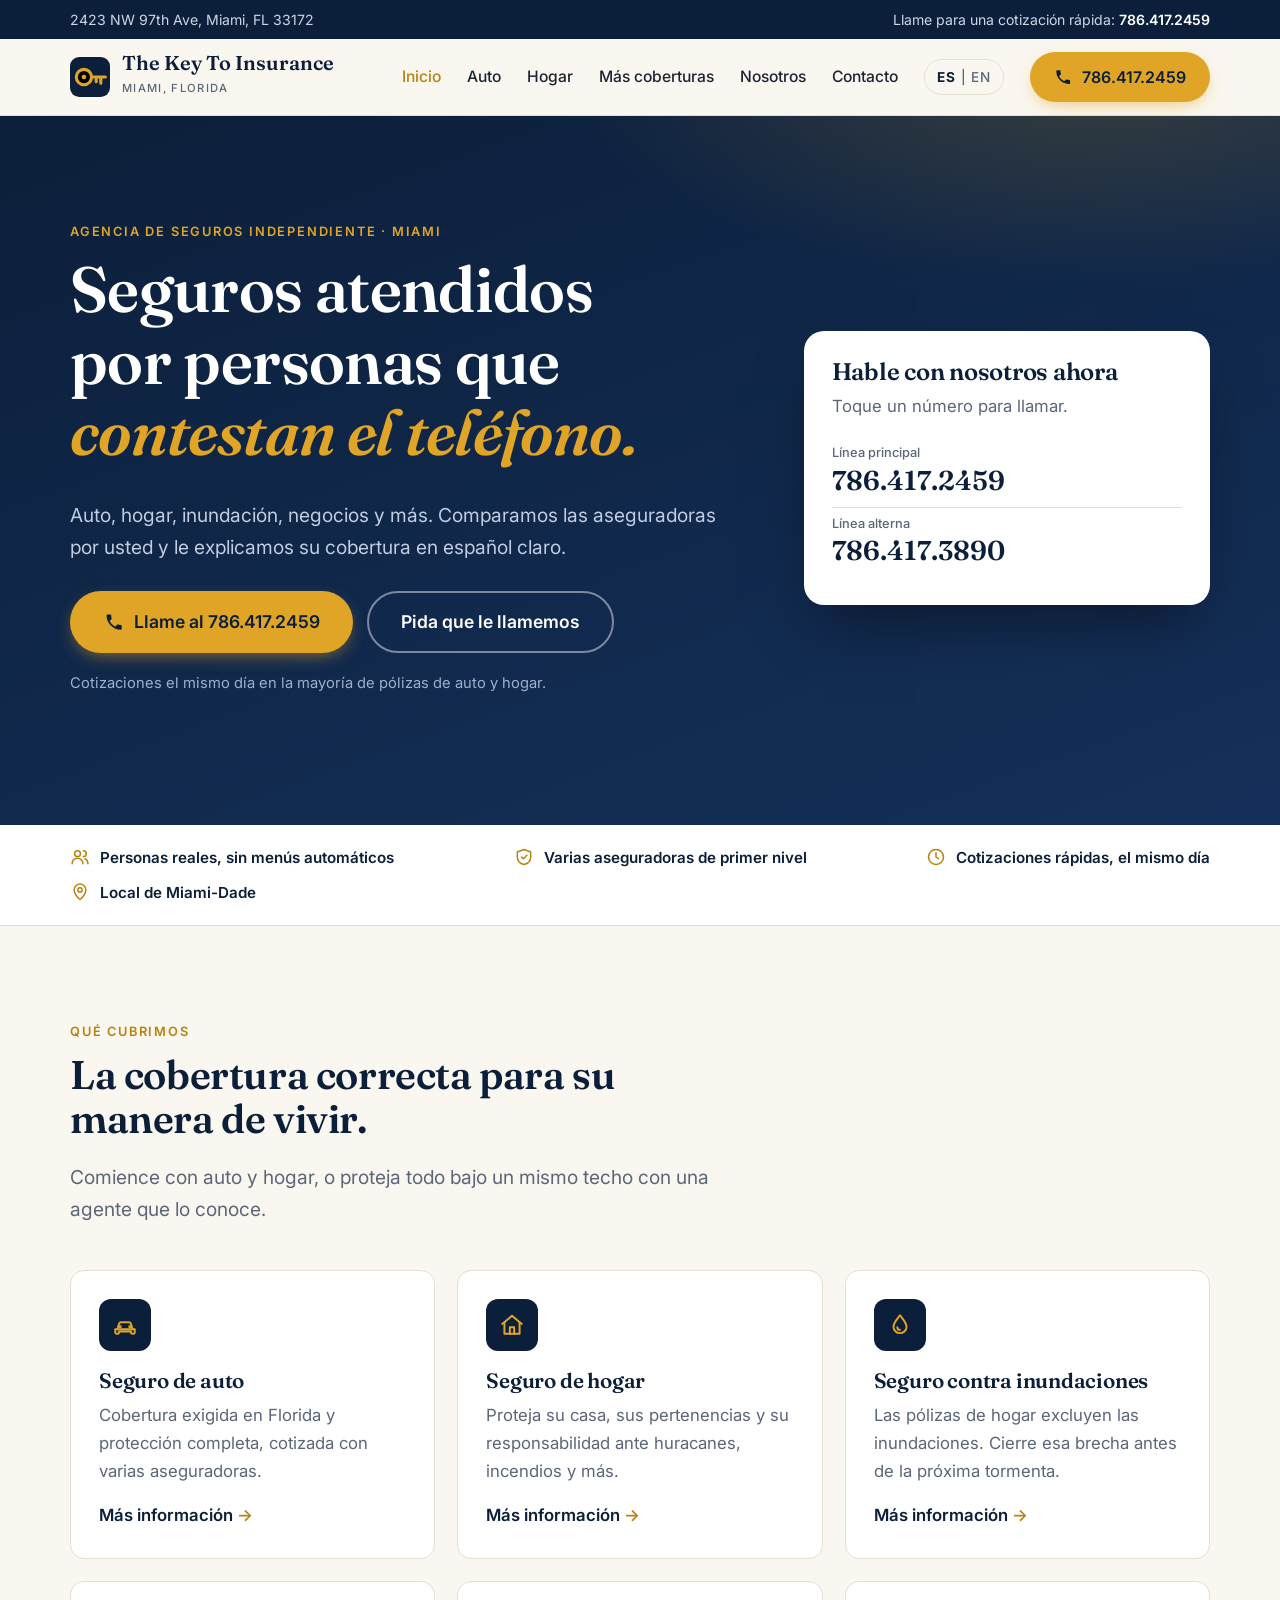
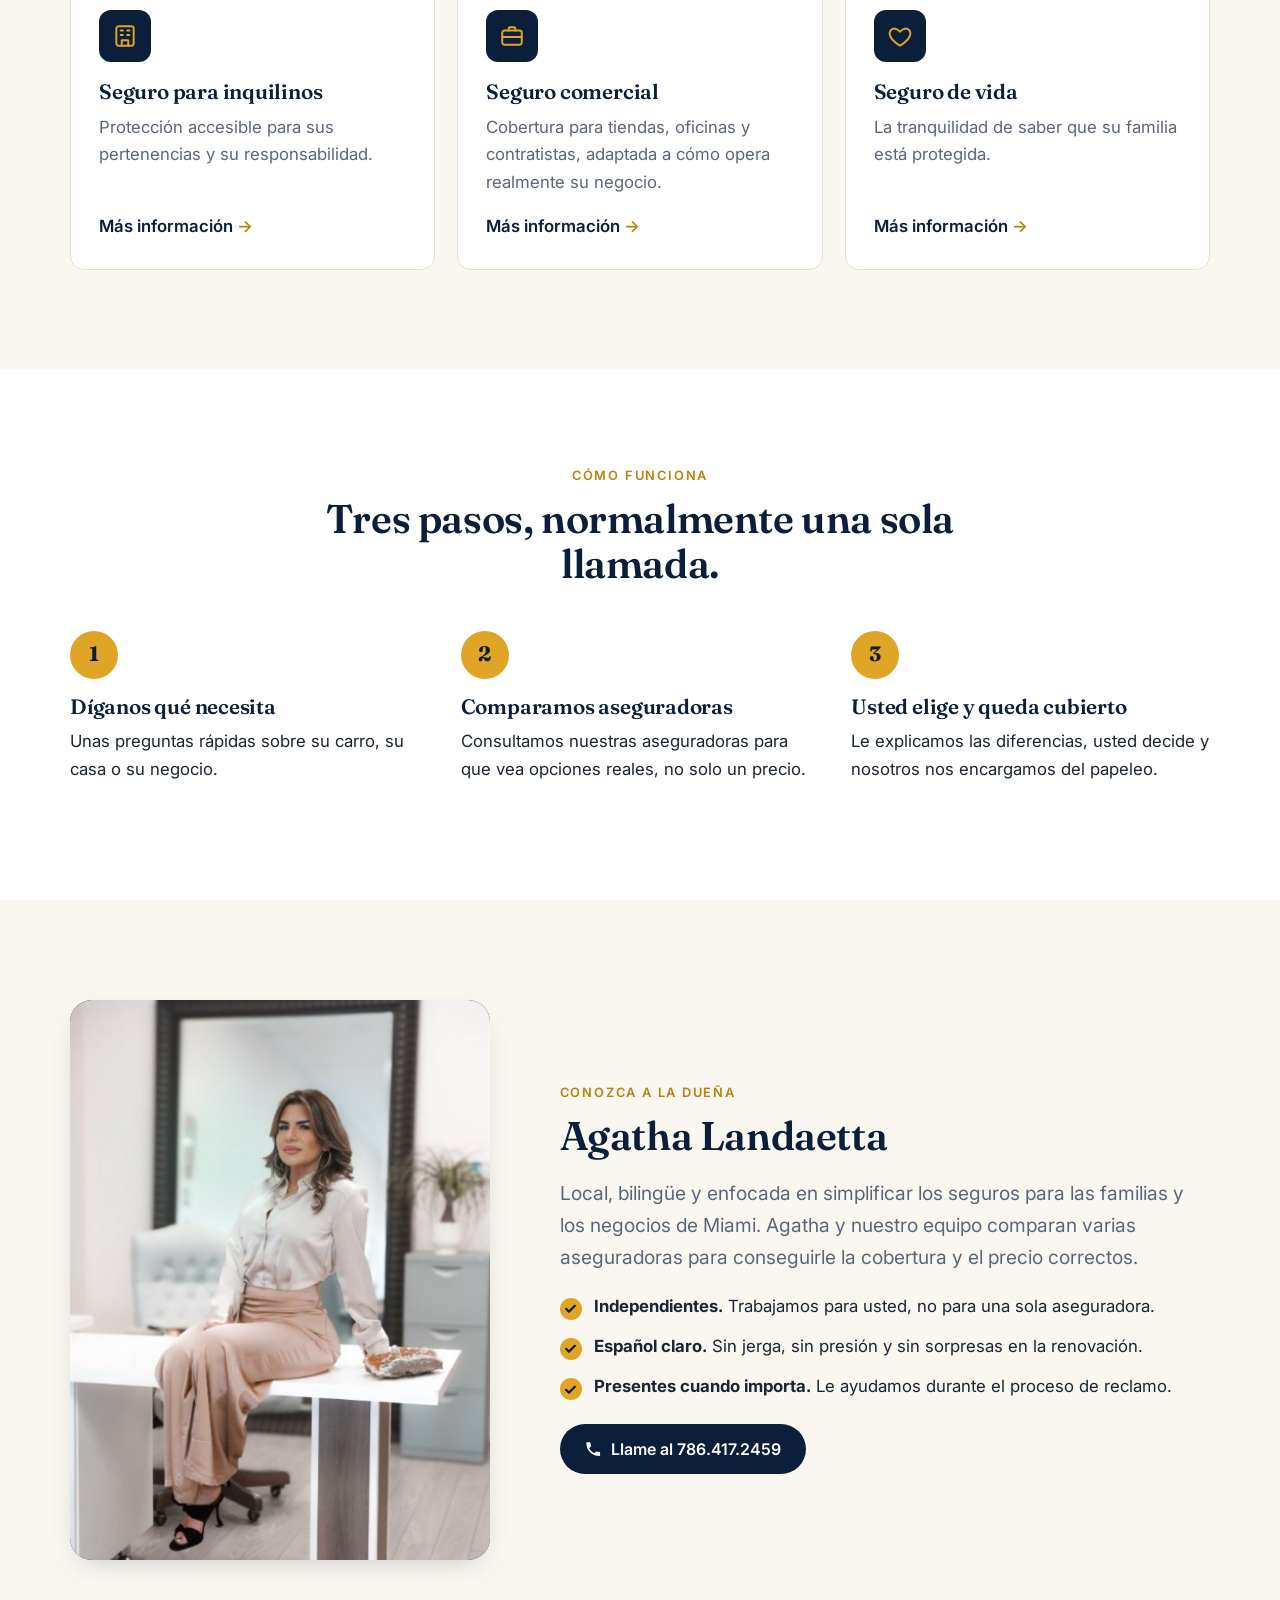
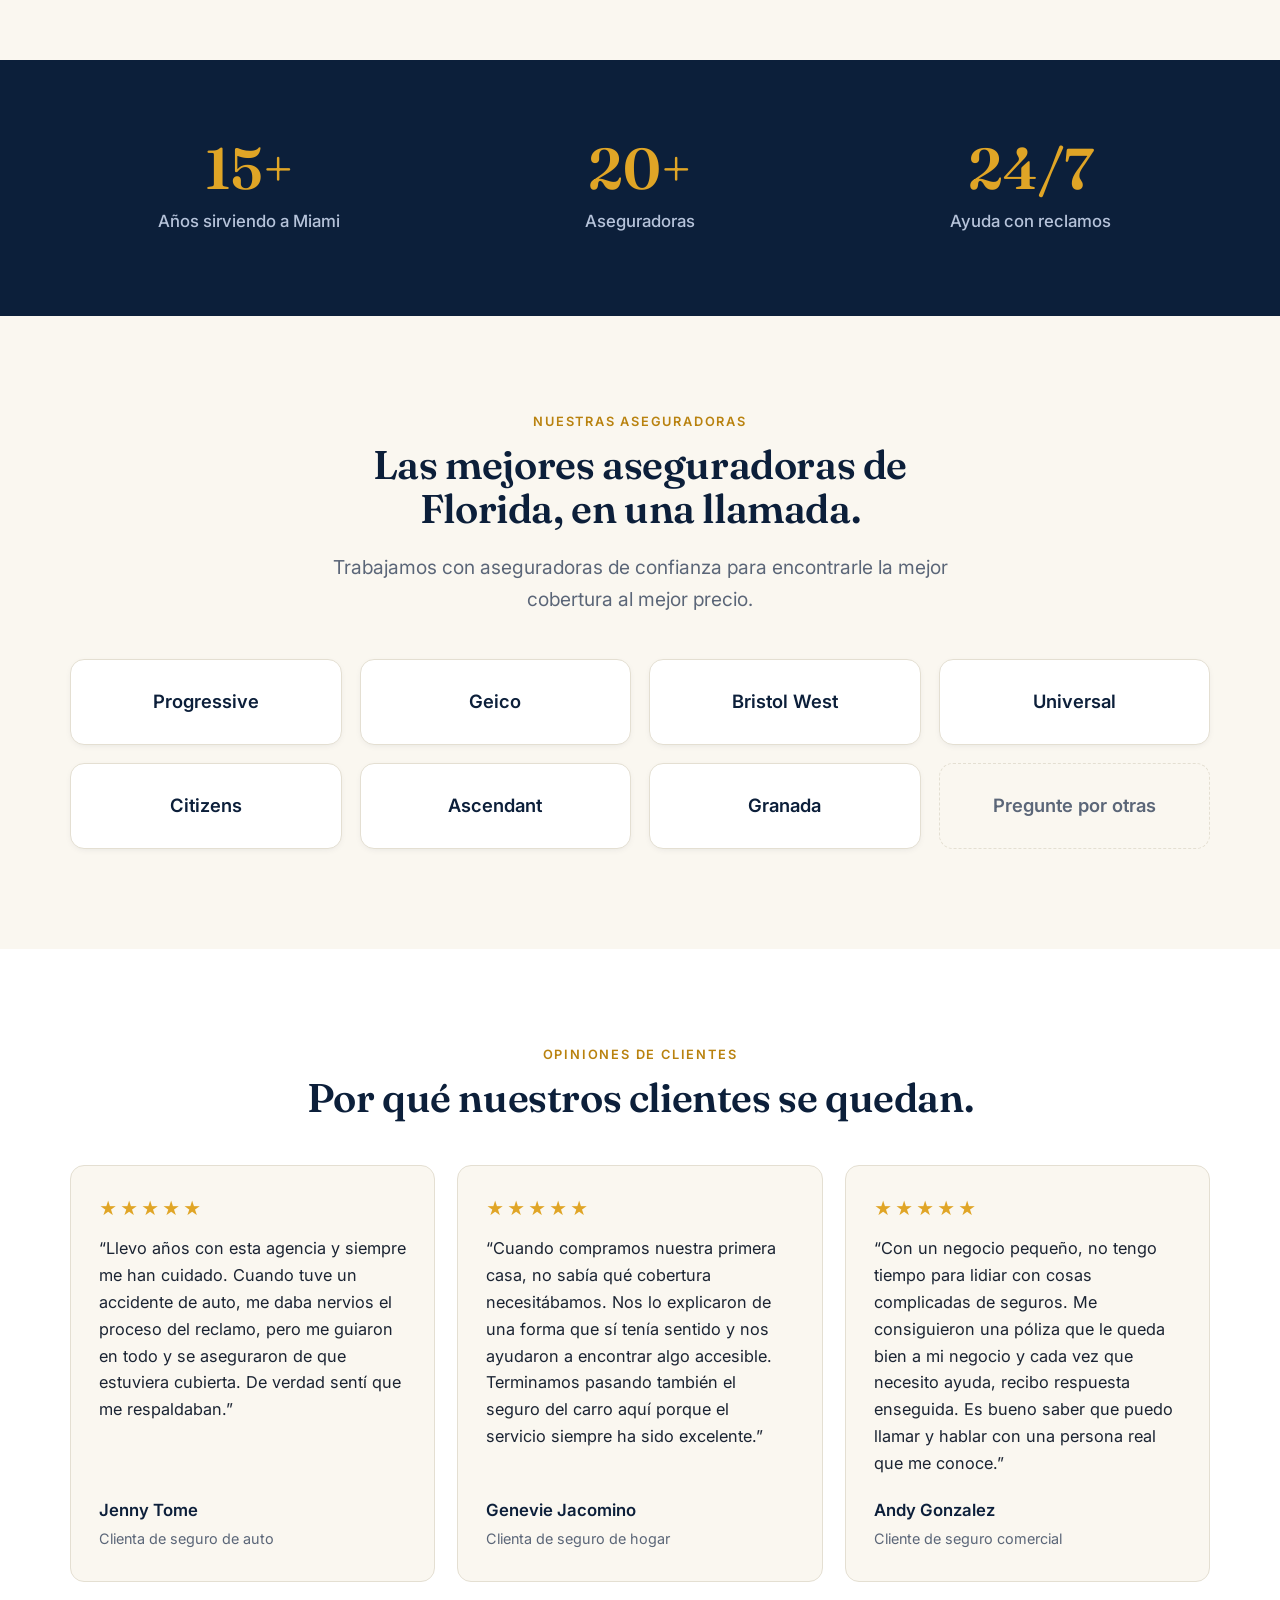
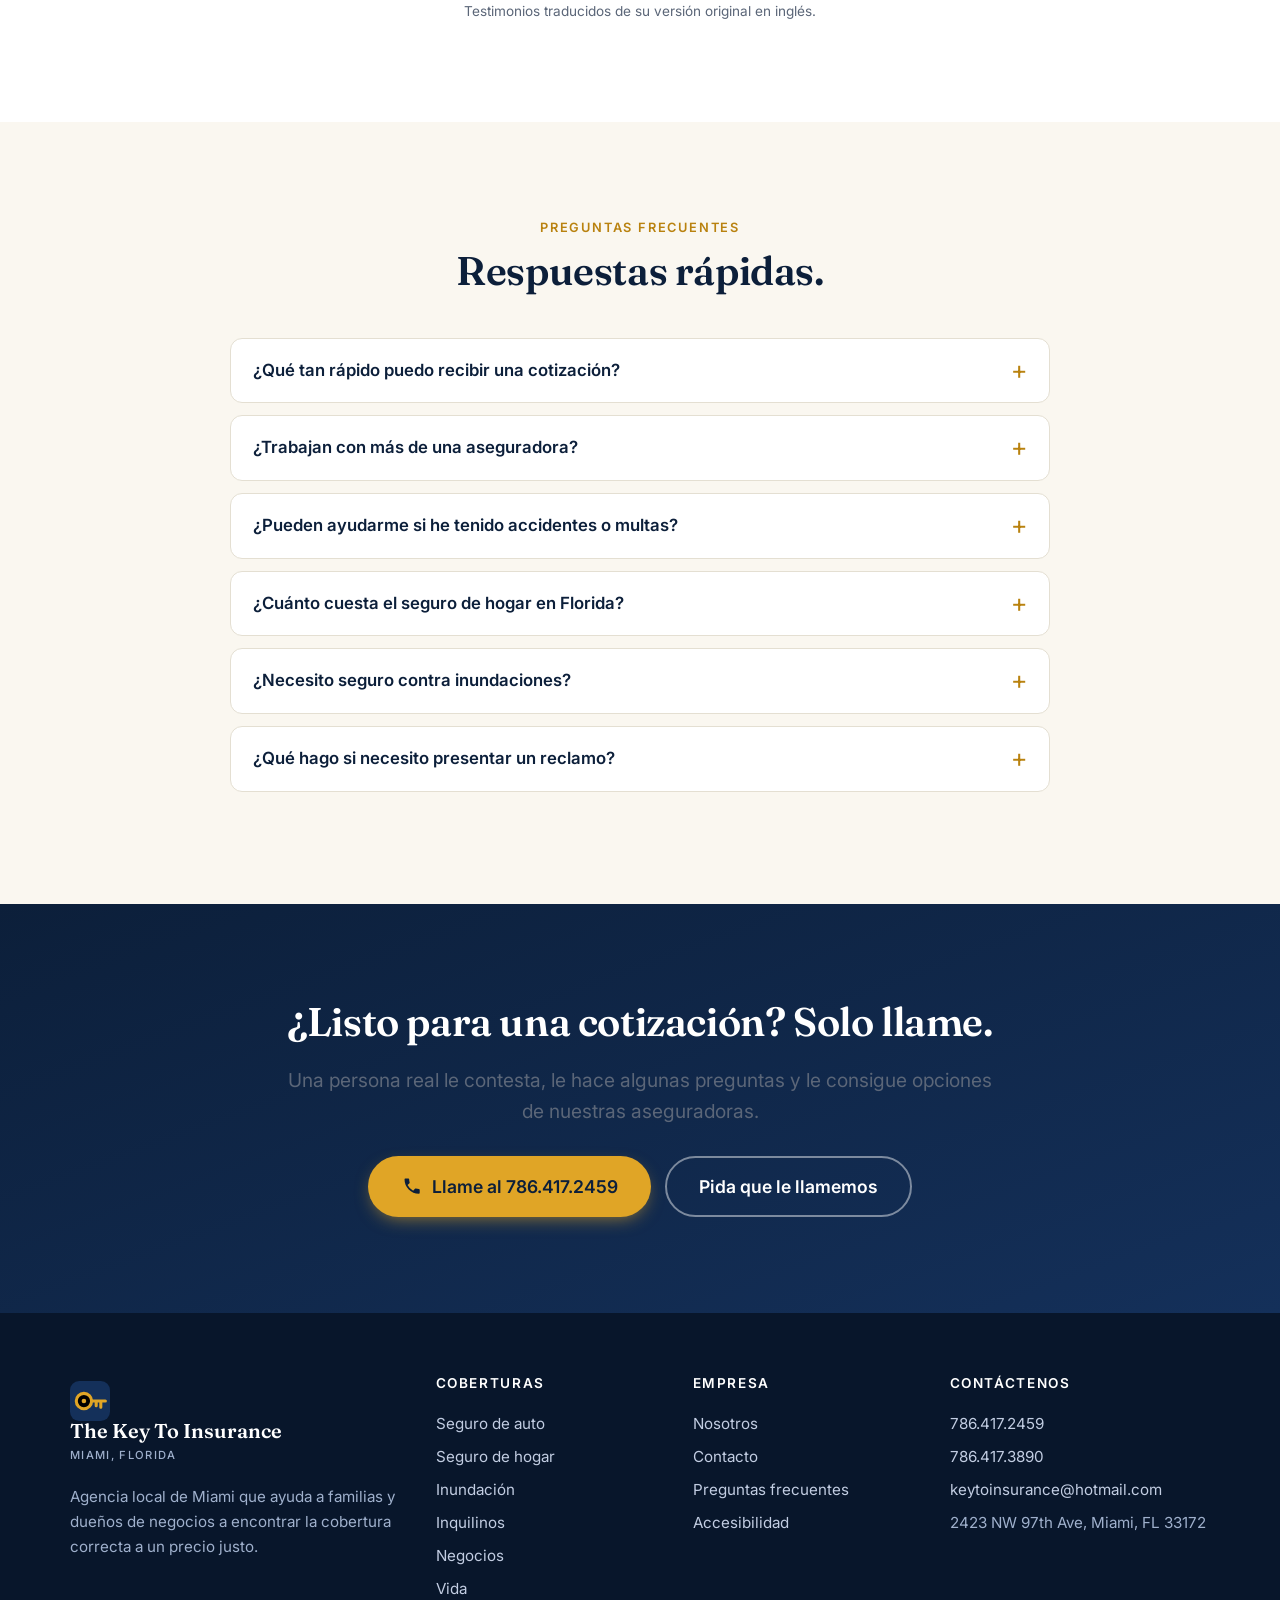
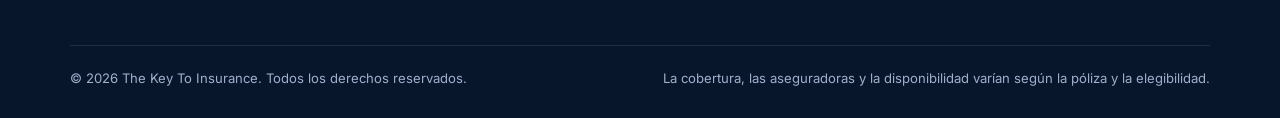
==== commit 72222fe3: "Apply Agatha's preview edits: drop 786.245.4545, show 20+ carriers, add accessibility statement Remo" ====
--- a/site/es/index.html
+++ b/site/es/index.html
@@ -42,7 +42,7 @@
   </div>
   <aside class="callcard" aria-label="Teléfonos">
     <h2>Hable con nosotros ahora</h2><p style="color:var(--muted)">Toque un número para llamar.</p>
-    <a class="num" href="tel:+17864172459"><small>Línea principal</small>786.417.2459</a><a class="num" href="tel:+17864173890"><small>Línea alterna</small>786.417.3890</a><a class="num" href="tel:+17862454545"><small>Línea alterna</small>786.245.4545</a>
+    <a class="num" href="tel:+17864172459"><small>Línea principal</small>786.417.2459</a><a class="num" href="tel:+17864173890"><small>Línea alterna</small>786.417.3890</a>
   </aside>
 </div></section>
 
@@ -78,7 +78,7 @@
     </ul><a class="btn btn-navy" href="tel:+17864172459"><svg viewBox="0 0 24 24" fill="currentColor" aria-hidden="true"><path d="M6.6 10.8a15 15 0 0 0 6.6 6.6l2.2-2.2a1 1 0 0 1 1-.25 11.4 11.4 0 0 0 3.6.57 1 1 0 0 1 1 1V20a1 1 0 0 1-1 1A17 17 0 0 1 3 4a1 1 0 0 1 1-1h3.5a1 1 0 0 1 1 1c0 1.25.2 2.45.57 3.6a1 1 0 0 1-.25 1z"/></svg>Llame al 786.417.2459</a></div>
 </div></div></section>
 
-<section class="stats" aria-label="En cifras"><div class="wrap"><div><b>15+</b><span>Años sirviendo a Miami</span></div><div><b>7</b><span>Aseguradoras</span></div><div><b>24/7</b><span>Ayuda con reclamos</span></div></div></section>
+<section class="stats" aria-label="En cifras"><div class="wrap"><div><b>15+</b><span>Años sirviendo a Miami</span></div><div><b>20+</b><span>Aseguradoras</span></div><div><b>24/7</b><span>Ayuda con reclamos</span></div></div></section>
 
 <section class="block"><div class="wrap">
   <div class="head center"><span class="eyebrow">Nuestras aseguradoras</span><h2>Las mejores aseguradoras de Florida, en una llamada.</h2>
@@ -115,8 +115,8 @@
     <div><a class="brand" href="index.html"><svg viewBox="0 0 48 48"><rect width="48" height="48" rx="11" fill="#14305a"/><g transform="translate(2 2) scale(.92)"><circle cx="16" cy="24" r="10" stroke="#e0a526" stroke-width="4"/><circle cx="16" cy="24" r="3" fill="#e0a526"/><path d="M26 24h18M38 24v8M32 24v6" stroke="#e0a526" stroke-width="4" stroke-linecap="round"/></g></svg><span><b>The Key To Insurance</b><small>Miami, Florida</small></span></a>
       <p>Agencia local de Miami que ayuda a familias y dueños de negocios a encontrar la cobertura correcta a un precio justo.</p></div>
     <div><h4>Coberturas</h4><a href="seguro-de-auto.html">Seguro de auto</a><a href="seguro-de-hogar.html">Seguro de hogar</a><a href="mas-coberturas.html#flood">Inundación</a><a href="mas-coberturas.html#renters">Inquilinos</a><a href="mas-coberturas.html#business">Negocios</a><a href="mas-coberturas.html#life">Vida</a></div>
-    <div><h4>Empresa</h4><a href="nosotros.html">Nosotros</a><a href="contacto.html">Contacto</a><a href="index.html#faq">Preguntas frecuentes</a></div>
-    <div><h4>Contáctenos</h4><a href="tel:+17864172459">786.417.2459</a><a href="tel:+17864173890">786.417.3890</a><a href="tel:+17862454545">786.245.4545</a><a href="mailto:keytoinsurance@hotmail.com">keytoinsurance@hotmail.com</a><span style="display:block;padding:4px 0">2423 NW 97th Ave, Miami, FL 33172</span></div>
+    <div><h4>Empresa</h4><a href="nosotros.html">Nosotros</a><a href="contacto.html">Contacto</a><a href="index.html#faq">Preguntas frecuentes</a><a href="accesibilidad.html">Accesibilidad</a></div>
+    <div><h4>Contáctenos</h4><a href="tel:+17864172459">786.417.2459</a><a href="tel:+17864173890">786.417.3890</a><a href="mailto:keytoinsurance@hotmail.com">keytoinsurance@hotmail.com</a><span style="display:block;padding:4px 0">2423 NW 97th Ave, Miami, FL 33172</span></div>
   </div>
   <div class="legal"><span>© 2026 The Key To Insurance. Todos los derechos reservados.</span><span>La cobertura, las aseguradoras y la disponibilidad varían según la póliza y la elegibilidad.</span></div>
 </div></footer>
--- a/site/assets/styles.css
+++ b/site/assets/styles.css
@@ -224,7 +224,7 @@
 .owner { display: grid; grid-template-columns: .8fr 1.2fr; gap: 56px; align-items: center; }
 .owner-photo { margin: 0; position: relative; aspect-ratio: 3 / 4; border-radius: 22px; overflow: hidden; background: linear-gradient(160deg, var(--navy), var(--navy-2)); box-shadow: var(--shadow); max-width: 420px; }
 .owner-photo .initials { position: absolute; inset: 0; display: grid; place-items: center; font: 600 5rem/1 var(--serif); color: var(--gold); }
-.owner-photo img { position: absolute; inset: 0; width: 100%; height: 100%; object-fit: cover; }
+.owner-photo img { position: absolute; inset: 0; width: 100%; height: 100%; object-fit: cover; object-position: 50% 20%; }
 
 /* Stats band */
 .stats { background: var(--navy); padding: clamp(48px, 7vw, 80px) 0; }
